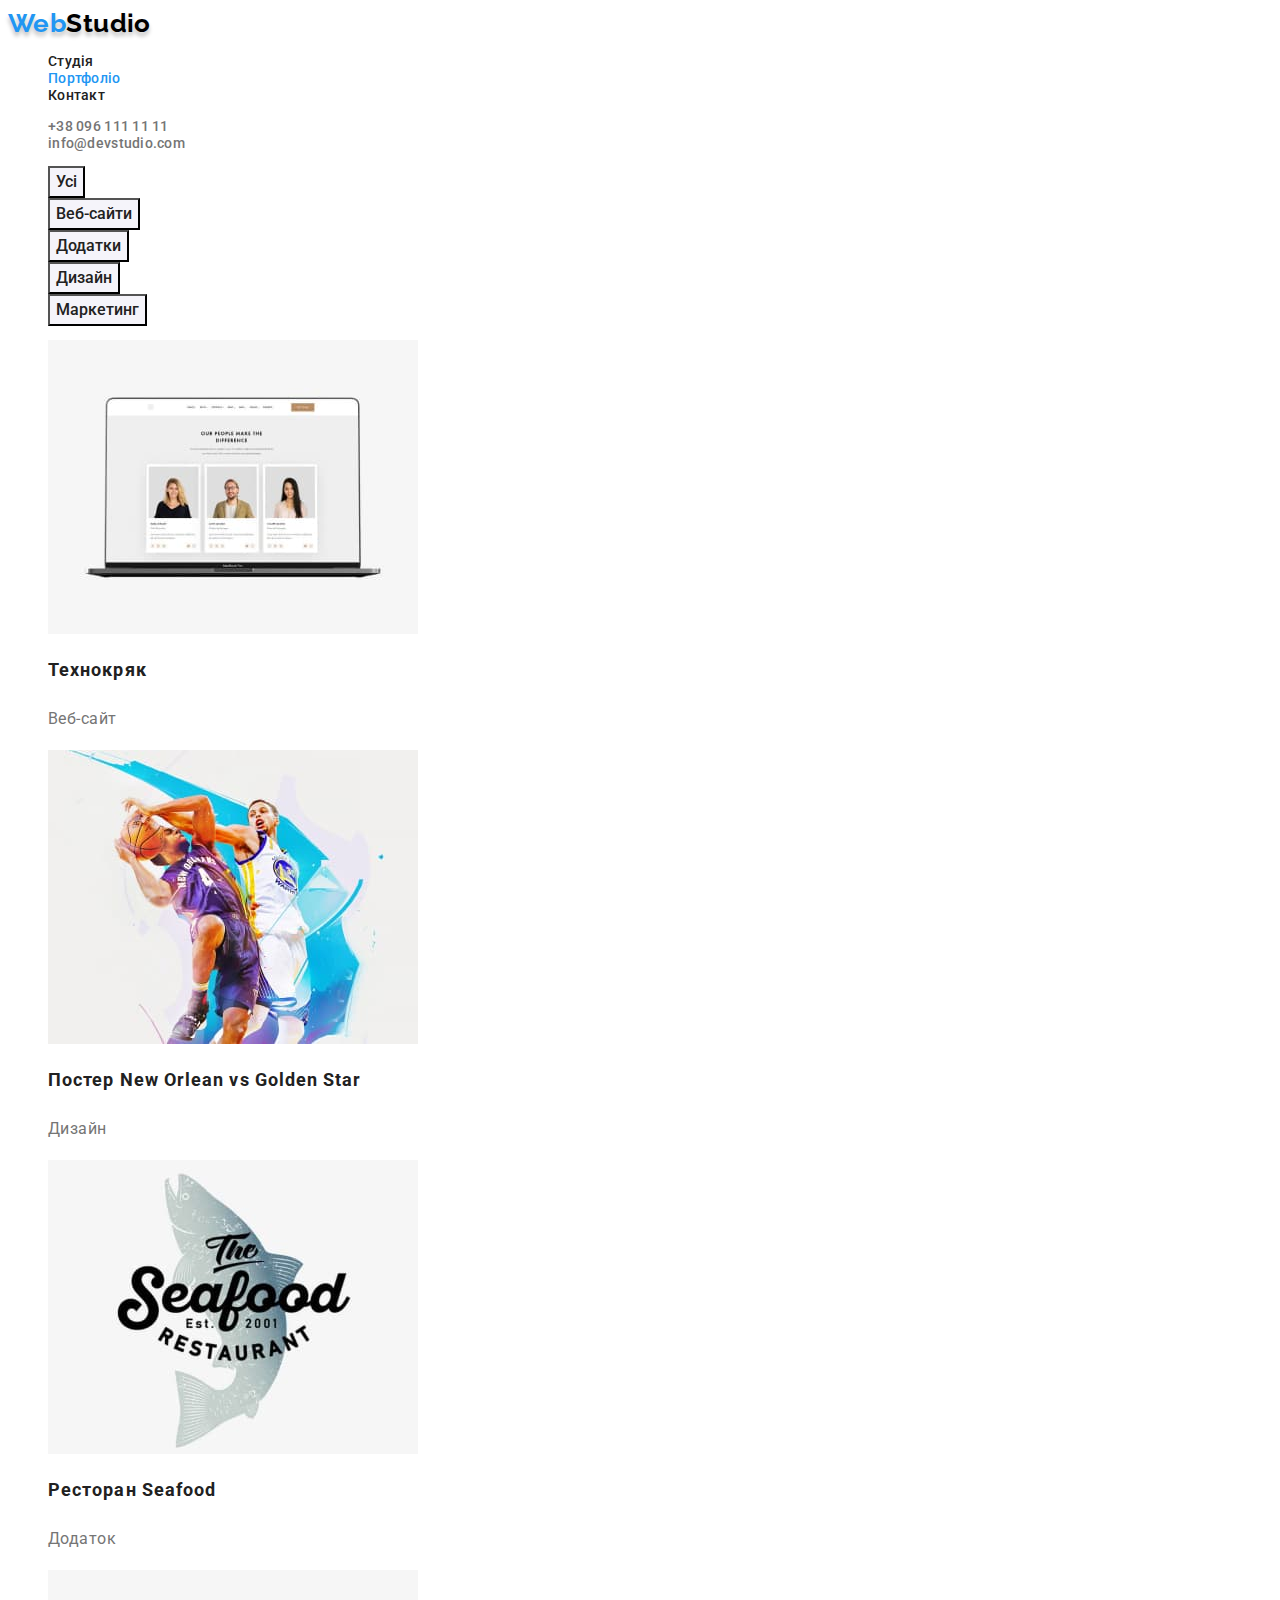
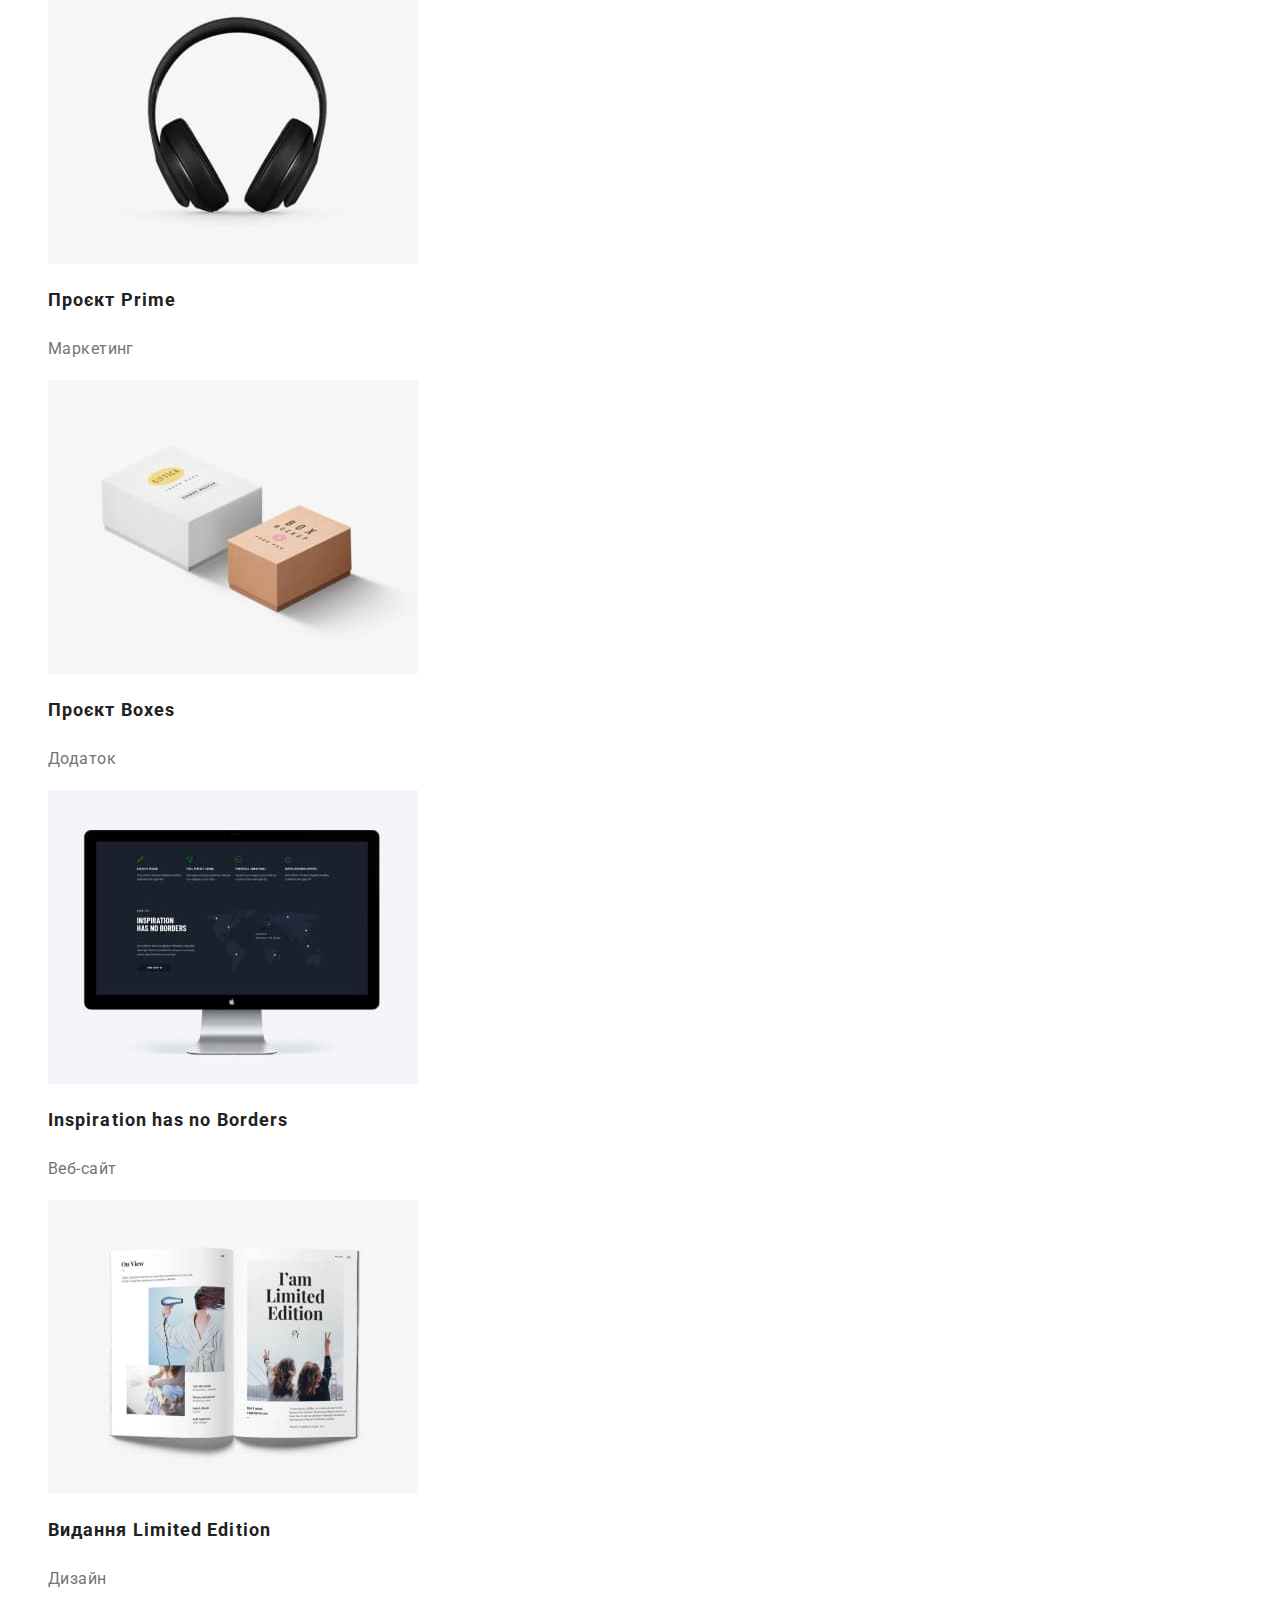
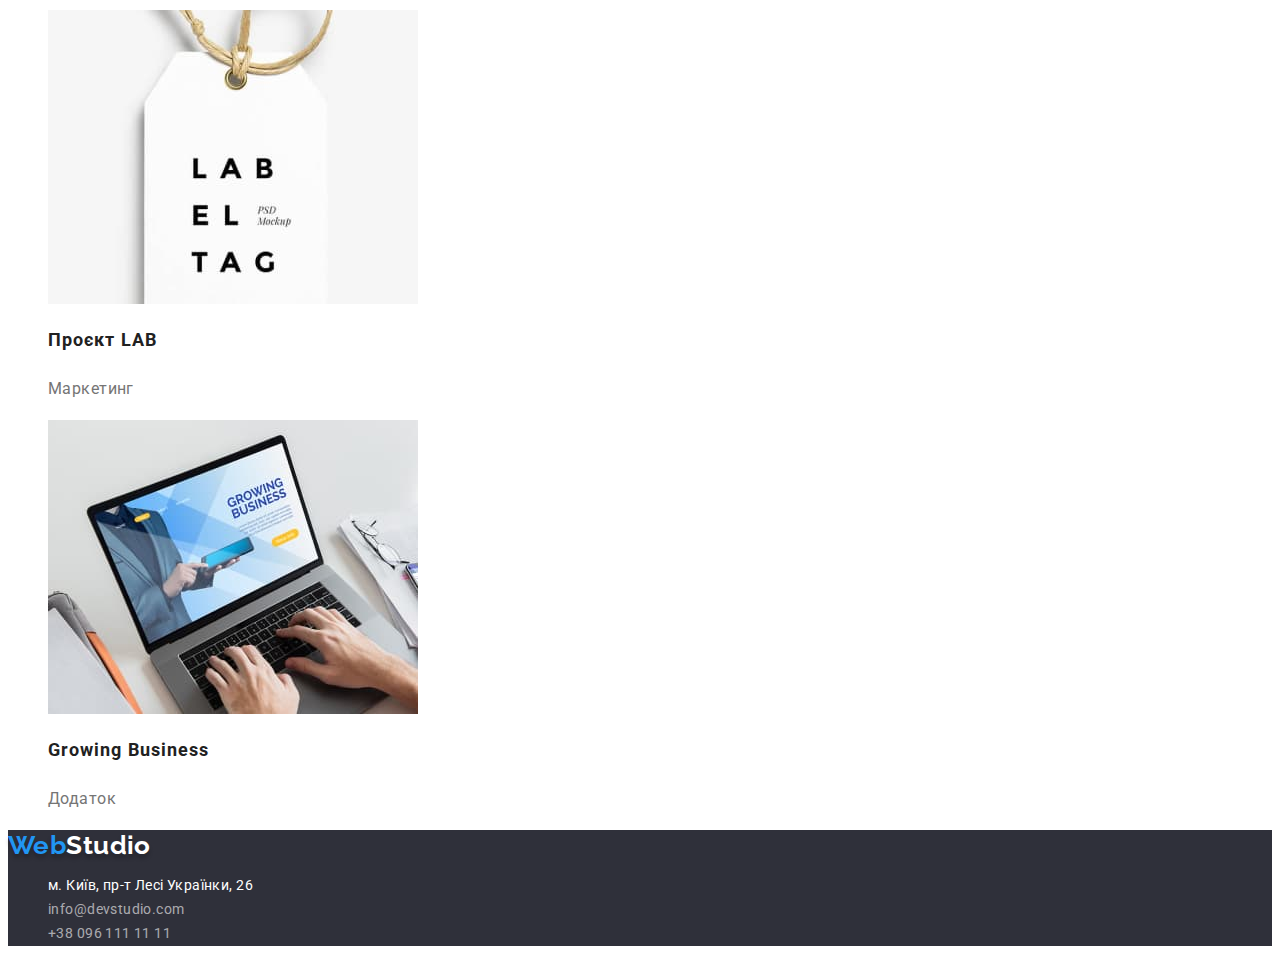
==== portfolio.html @ 5cf69ede "1" ====
<!DOCTYPE html>
<html lang="uk">
<head>
    <meta charset="UTF-8">
    <meta http-equiv="X-UA-Compatible" content="IE=edge">
    <meta name="viewport" content="width=device-width, initial-scale=1.0">
    <title>Web Studio</title>
    <link rel="stylesheet" href="styles/styles.css">
    <link rel="preconnect" href="https://fonts.googleapis.com">
    <link rel="preconnect" href="https://fonts.gstatic.com" crossorigin>
    <link href="https://fonts.googleapis.com/css2?family=Raleway:wght@700&family=Roboto:wght@400;500;700;900&display=swap" rel="stylesheet">
</head>
<body>
    <!--ШАПКА-->
    <header class="page-header">
        <a class="logo link" href="./index.html">Web<span class="logo-black">Studio</span></a>
    <nav class="page-nav">
        <ul class="menu list ">
            <li class="menu-item"><a class="menu-link link" href="./index.html">Студія</a></li>
            <li class="menu-item"><a class="menu-link link  active" href="./portfolio.html">Портфоліо</a></li>
            <li class="menu-item"><a class="menu-link link" href="#">Контакт</a></li>
        </ul>
    </nav>
    <ul class="list"> 
        <li><a class="contact-phonenumber link" href="tel:+380961111111">+38 096 111 11 11</a></li>
        <li><a class="contact-email link" href="mailto:info@devstudio.com">info@devstudio.com</a></li>
    </ul>
    </header>
    <main>
        <section>
            <h1 class="visually-hidden">Меню кнопок</h1>
            <ul class="list">
                <li><button class="port-button" type="button">Усі</button></li>
                <li><button class="port-button" type="button">Веб-сайти</button></li>
                <li><button class="port-button" type="button">Додатки</button></li>
                <li><button class="port-button" type="button">Дизайн</button></li>
                <li><button class="port-button" type="button">Маркетинг</button></li>
            </ul>
            <ul  class="list" >
                <li>
                    <img src="./images/portfolio1.jpg" alt="Ноутбук із проектом" width = "370" height = "294" />
                    <h2 class="portfolio-title">Технокряк</h2>
                    <p class="portfolio-position">Веб-сайт</p>
                </li>
                <li>
                    <img src="./images/portfolio2.jpg" alt="Баскетбол" width = "370" height = "294" />
                    <h2 class="portfolio-title">Постер New Orlean vs Golden Star</h2>
                    <p class="portfolio-position">Дизайн</p>
                </li>
                <li>
                    <img src="./images/portfolio3.jpg" alt="Логотип ресторану" width = "370" height = "294" />
                    <h2 class="portfolio-title">Ресторан Seafood</h2>
                    <p class="portfolio-position">Додаток</p>
                </li>                
                <li>
                    <img src="./images/portfolio4.jpg" alt="Навушники" width = "370" height = "294" />
                    <h2 class="portfolio-title">Проєкт Prime</h2>
                    <p class="portfolio-position">Маркетинг</p>
                </li>
                <li>
                    <img src="./images/portfolio5.jpg" alt="Коробки" width = "370" height = "294" />
                    <h2 class="portfolio-title">Проєкт Boxes</h2>
                    <p class="portfolio-position">Додаток</p>
                </li>
                <li>
                    <img src="./images/portfolio6.jpg" alt="Монітор з відкритим веб-сайтом" width = "370" height = "294" />
                    <h2 class="portfolio-title">Inspiration has no Borders</h2>
                    <p class="portfolio-position">Веб-сайт</p>
                </li>                
                <li>
                    <img src="./images/portfolio7.jpg" alt="Відкрита книга " width = "370" height = "294" />
                    <h2 class="portfolio-title">Видання Limited Edition</h2>
                    <p class="portfolio-position">Дизайн</p>
                </li>
                <li>
                    <img src="./images/portfolio8.jpg" alt="Проєкт LAB" width = "370" height = "294" />
                    <h2 class="portfolio-title">Проєкт LAB</h2>
                    <p class="portfolio-position">Маркетинг</p>
                </li>
                <li>
                    <img src="./images/portfolio9.jpg" alt="Відкритий ноутбук з додатком" width = "370" height = "294" />
                    <h2 class="portfolio-title">Growing Business</h2>
                    <p class="portfolio-position">Додаток</p>
                </li>                
            </ul>
        </section>
    </main>
    <!--Підвал-->
    <footer class="page-footer">
        <a class="logo link" href="./index.html">Web<span class="logo-white">Studio</span></a>
        <address>
            <ul class="list">
                <li><a class="contact-location link" href="https://goo.gl/maps/X6XHpDeNHJ7trvAJ6" target="_blank" rel="noopener noreferrer nofollow">м. Київ, пр-т Лесі Українки, 26</a></li>
                <li><a class="footer-email link" href="mailto:info@devstudio.com">info@devstudio.com</a></li>
                <li><a class="footer-phonenumber link" href="tel:+380961111111">+38 096 111 11 11</a></li>
            </ul>
        </address>
    </footer>
</body>
</html>
---- styles/styles.css ----
:root {
    --blue-text-color:#2196F3;
    --white-text-color:#fff;
    --body-title-color:#212121;
    --black-logotext-color:#000;
    --background-gray-color:#2F303A;
    --body-text-color:#757575;
    --button-hover-color:#188CE8;
    --team-background-color:#F5F4FA;
    --team-background-card-color:#fff;
}

.list {
    list-style: none;
}

.link {
    text-decoration: none;
}

body {
    font-family: 'Roboto', sans-serif;
    color: var(--body-title-color);
    background-color: var(--team-background-card-color);
    font-size: 14px;
    letter-spacing: 0.03em;
}

button {
    cursor: pointer;
    font-family: inherit;
}


/* HEADER */
.logo {
    font-family: 'Raleway';
    font-style: normal;
    font-weight: 700;
    font-size: 26px;
    line-height: 1.19;
    color: var(--blue-text-color);
    text-shadow: 0px 4px 4px rgba(0, 0, 0, 0.25);
}
.logo-black {
    color: var(--black-logotext-color);
}


.menu-link {
    font-weight: 500;
    line-height: 1.14;
    letter-spacing: 0.02em;
    color: var(--body-title-color);
}

.contact-phonenumber,
.contact-email {
    font-style: normal;
    font-weight: 500;
    line-height: 1.14;
    letter-spacing: 0.02em;
    color: var(--body-text-color);
}

.page-header .active,
.page-header  a:hover,
.page-header  a:focus,
.page-footer  a:hover,
.page-footer  a:focus {
    color: var(--blue-text-color);
}

/* BODY */

.business-solutions {
    background-color: var(--background-gray-color);
}

.business-text {
    font-weight: 900;
    font-size: 44px;
    line-height: 1.36;
    text-align: center;
    letter-spacing: 0.06em;
    text-transform: uppercase;
    color: var(--white-text-color);
}

.button-text {
    font-weight: 700;
    font-size: 16px;
    line-height: 1.875;
    display: flex;
    align-items: center;
    text-align: center;
    letter-spacing: 0.06em;
    color: var(--white-text-color);
    background-color: var(--blue-text-color);
    box-shadow: 0px 4px 4px rgba(0, 0, 0, 0.15);
    border-radius: 4px;
}

.button-text:hover {
    background-color:var(--button-hover-color);
}

.features-title {
    font-weight: 700;
    line-height: 1.14;
    text-transform: uppercase;
}
.features-text    {
    font-weight: 400;
    line-height: 1.714;
    color: var(--body-text-color);
}

.work-title,
.team-title {
    font-weight: 700;
    font-size: 36px;
    line-height: 1.16;
    text-align: center;
}

.team {
    background-color: var(--team-background-color);
}

.card-back {
    background-color: var(--team-background-card-color);
    box-shadow: 0px 1px 3px rgba(0, 0, 0, 0.12),
                0px 1px 1px rgba(0, 0, 0, 0.14),
                0px 2px 1px rgba(0, 0, 0, 0.2);
    border-radius: 0px 0px 4px 4px;
}

.worker-name {
    font-weight: 500;
    font-size: 16px;
    line-height: 1.1875;
    text-align: center;
}

.work-position {
    font-weight: 400;
    font-size: 16px;
    line-height: 1.1875;
    text-align: center;
    color: var(--body-text-color);
}

.visually-hidden {
    position: absolute;
    white-space: nowrap;
    width: 1px;
    height: 1px;
    overflow: hidden;
    border: 0;
    padding: 0;
    clip: rect(0 0 0 0);
    clip-path: inset(50%);
    margin: -1px;
  }
/* PORTFOLIO */

.port-button {
    font-weight: 500;
    font-size: 16px;
    line-height: 1.63;
    text-align: center;
    background-color: var(--team-background-color);
    color: var(--body-title-color);
    cursor: pointer;
}

.port-button:active,
.port-button:hover,
.port-button:focus {
    background: var(--blue-text-color);
    box-shadow: 0px 3px 1px rgba(0, 0, 0, 0.1),
                0px 1px 2px rgba(0, 0, 0, 0.08),
                0px 2px 2px rgba(0, 0, 0, 0.12);
    color: var(--white-text-color);
}

.portfolio-title {
    font-weight: 700;
    font-size: 18px;
    line-height: 2;
    letter-spacing: 0.06em;
}

.portfolio-position {
    font-weight: 400;
    font-size: 16px;
    line-height: 1.875;
    color: var(--body-text-color);
}

/* FOOTER */
.page-footer {
    background-color: var(--background-gray-color);
}

.logo-white {
    color: var(--white-text-color);
}

.contact-location {
    font-style: normal;
    font-weight: 400;
    line-height: 1.714;
    color: var(--white-text-color);
}

.footer-email,
.footer-phonenumber {
    font-style: normal;
    font-weight: 400;
    line-height: 1.714;
    color: rgba(255, 255, 255, 0.6);
}
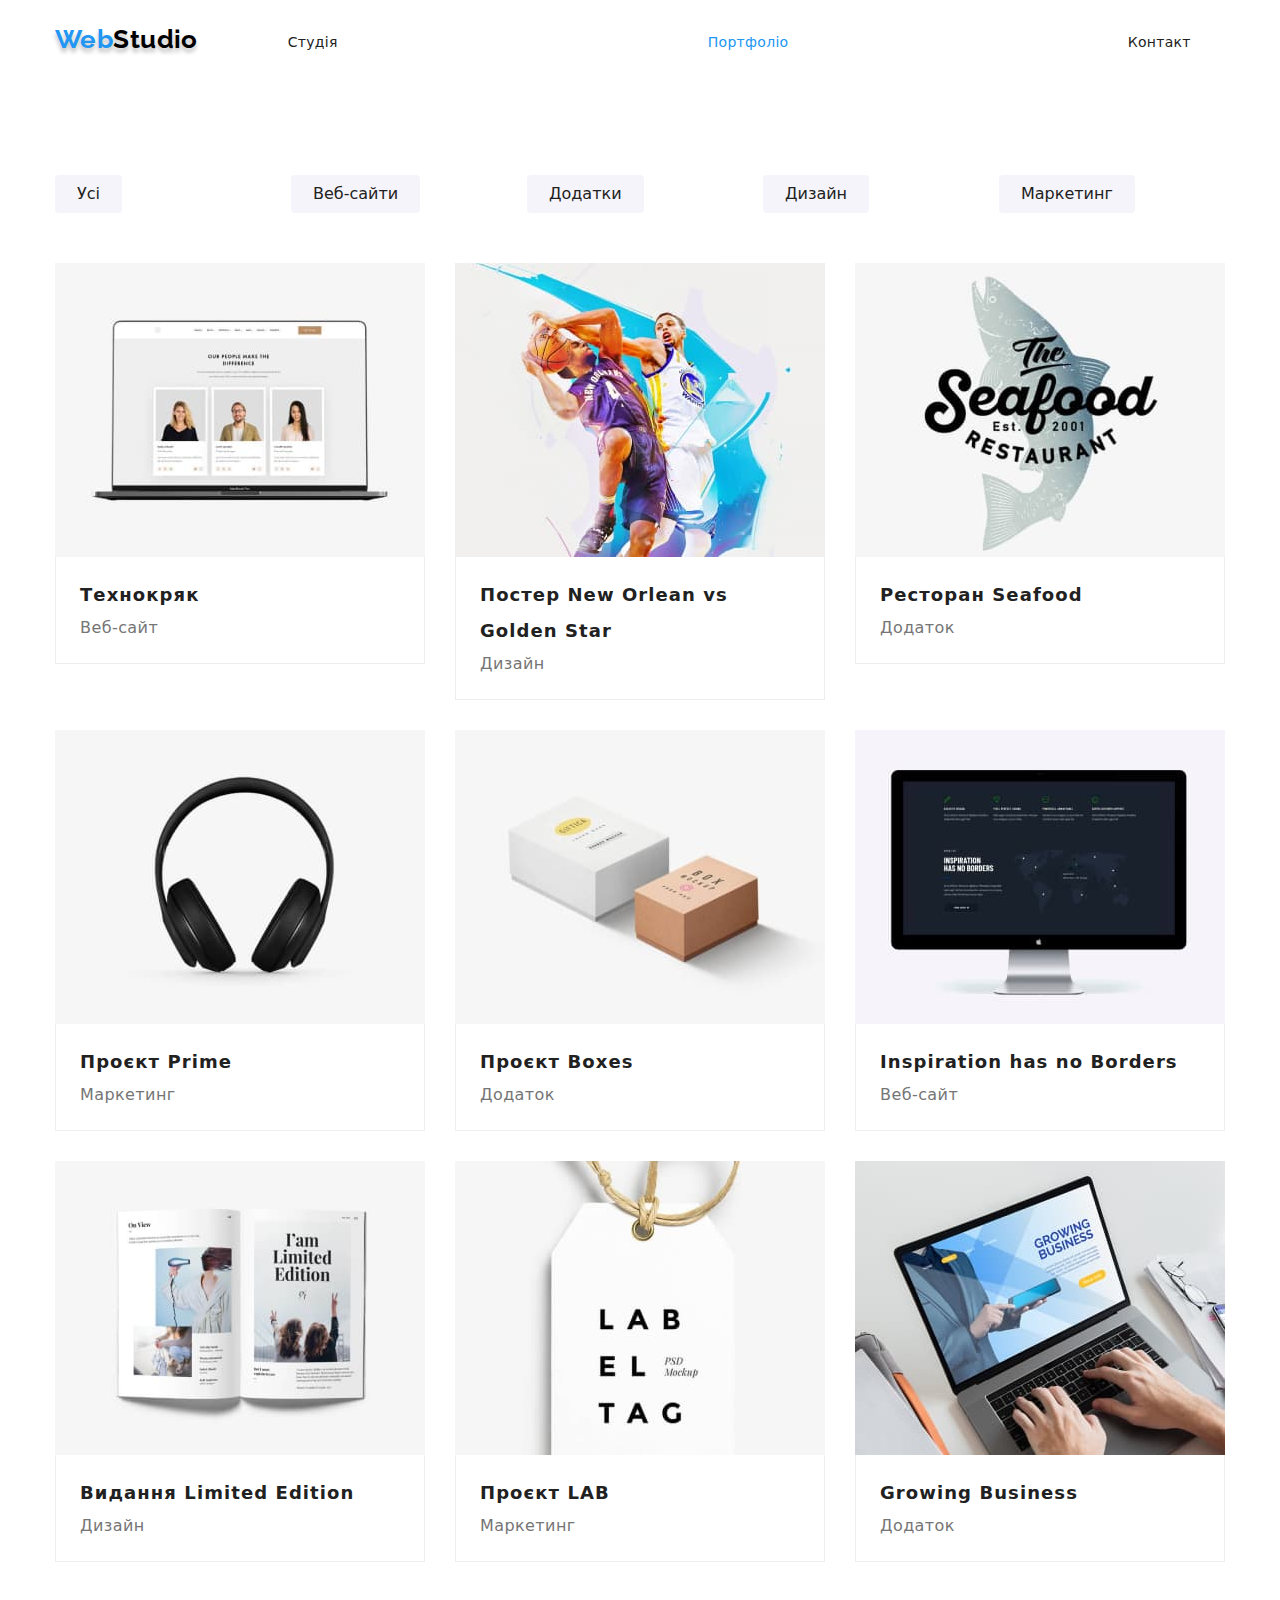
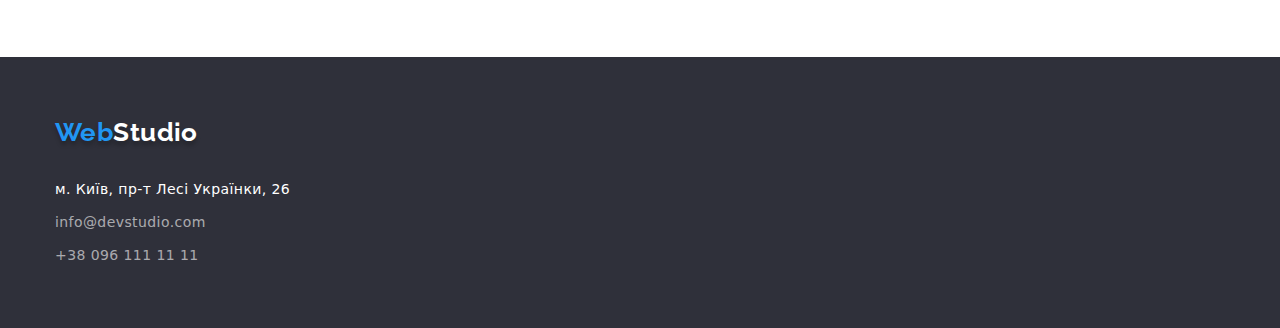
==== commit 6f514b76: "DZ3" ====
--- a/portfolio.html
+++ b/portfolio.html
@@ -9,92 +9,124 @@
     <link rel="preconnect" href="https://fonts.googleapis.com">
     <link rel="preconnect" href="https://fonts.gstatic.com" crossorigin>
     <link href="https://fonts.googleapis.com/css2?family=Raleway:wght@700&family=Roboto:wght@400;500;700;900&display=swap" rel="stylesheet">
+    <link rel="stylesheet" href="https://cdn.jsdelivr.net/npm/modern-normalize@1.1.0/modern-normalize.min.css">
 </head>
 <body>
     <!--ШАПКА-->
     <header class="page-header">
-        <a class="logo link" href="./index.html">Web<span class="logo-black">Studio</span></a>
-    <nav class="page-nav">
-        <ul class="menu list ">
-            <li class="menu-item"><a class="menu-link link" href="./index.html">Студія</a></li>
-            <li class="menu-item"><a class="menu-link link  active" href="./portfolio.html">Портфоліо</a></li>
-            <li class="menu-item"><a class="menu-link link" href="#">Контакт</a></li>
-        </ul>
-    </nav>
-    <ul class="list"> 
-        <li><a class="contact-phonenumber link" href="tel:+380961111111">+38 096 111 11 11</a></li>
-        <li><a class="contact-email link" href="mailto:info@devstudio.com">info@devstudio.com</a></li>
-    </ul>
+        <div class="container header-container">
+            <div class="test-div">
+                <a class="logo link" href="./index.html">Web<span class="logo-black">Studio</span></a>
+                <div class="page-nav">
+                    <nav>
+                        <ul class="menu-nav list">
+                            <li class="menu-item"><a class="menu-link link" href="./index.html">Студія</a></li>
+                            <li class="menu-item"><a class="menu-link link  active" href="./portfolio.html">Портфоліо</a></li>
+                            <li class="menu-item"><a class="menu-link link" href="#">Контакт</a></li>
+                        </ul>
+                    </nav>
+                </div>
+            </div>
+            <ul class="list contact-nav"> 
+                    <li><a class="contact-email link" href="mailto:info@devstudio.com">info@devstudio.com</a></li>
+                    <li><a class="contact-phonenumber link" href="tel:+380961111111">+38 096 111 11 11</a></li>
+            </ul>
+        </div>
     </header>
+    <!-- Тіло Портфоліо -->
     <main>
         <section>
-            <h1 class="visually-hidden">Меню кнопок</h1>
-            <ul class="list">
-                <li><button class="port-button" type="button">Усі</button></li>
-                <li><button class="port-button" type="button">Веб-сайти</button></li>
-                <li><button class="port-button" type="button">Додатки</button></li>
-                <li><button class="port-button" type="button">Дизайн</button></li>
-                <li><button class="port-button" type="button">Маркетинг</button></li>
-            </ul>
+            <div class="container">
+                <h1 class="visually-hidden">Меню кнопок</h1>
+                <ul class="list portfolio-button-styles">
+                    <li><button class="port-button" type="button">Усі</button></li>
+                    <li><button class="port-button" type="button">Веб-сайти</button></li>
+                    <li><button class="port-button" type="button">Додатки</button></li>
+                    <li><button class="port-button" type="button">Дизайн</button></li>
+                    <li><button class="port-button" type="button">Маркетинг</button></li>
+                </ul>
+            </div>
             <ul  class="list" >
-                <li>
-                    <img src="./images/portfolio1.jpg" alt="Ноутбук із проектом" width = "370" height = "294" />
-                    <h2 class="portfolio-title">Технокряк</h2>
-                    <p class="portfolio-position">Веб-сайт</p>
-                </li>
-                <li>
-                    <img src="./images/portfolio2.jpg" alt="Баскетбол" width = "370" height = "294" />
-                    <h2 class="portfolio-title">Постер New Orlean vs Golden Star</h2>
-                    <p class="portfolio-position">Дизайн</p>
-                </li>
-                <li>
-                    <img src="./images/portfolio3.jpg" alt="Логотип ресторану" width = "370" height = "294" />
-                    <h2 class="portfolio-title">Ресторан Seafood</h2>
-                    <p class="portfolio-position">Додаток</p>
-                </li>                
-                <li>
-                    <img src="./images/portfolio4.jpg" alt="Навушники" width = "370" height = "294" />
-                    <h2 class="portfolio-title">Проєкт Prime</h2>
-                    <p class="portfolio-position">Маркетинг</p>
-                </li>
-                <li>
-                    <img src="./images/portfolio5.jpg" alt="Коробки" width = "370" height = "294" />
-                    <h2 class="portfolio-title">Проєкт Boxes</h2>
-                    <p class="portfolio-position">Додаток</p>
-                </li>
-                <li>
-                    <img src="./images/portfolio6.jpg" alt="Монітор з відкритим веб-сайтом" width = "370" height = "294" />
-                    <h2 class="portfolio-title">Inspiration has no Borders</h2>
-                    <p class="portfolio-position">Веб-сайт</p>
-                </li>                
-                <li>
-                    <img src="./images/portfolio7.jpg" alt="Відкрита книга " width = "370" height = "294" />
-                    <h2 class="portfolio-title">Видання Limited Edition</h2>
-                    <p class="portfolio-position">Дизайн</p>
-                </li>
-                <li>
-                    <img src="./images/portfolio8.jpg" alt="Проєкт LAB" width = "370" height = "294" />
-                    <h2 class="portfolio-title">Проєкт LAB</h2>
-                    <p class="portfolio-position">Маркетинг</p>
-                </li>
-                <li>
-                    <img src="./images/portfolio9.jpg" alt="Відкритий ноутбук з додатком" width = "370" height = "294" />
-                    <h2 class="portfolio-title">Growing Business</h2>
-                    <p class="portfolio-position">Додаток</p>
-                </li>                
+                <div class="container portfolio-image">
+                    <li>
+                        <img src="./images/portfolio1.jpg" alt="Ноутбук із проектом" width = "370" height = "294"/>
+                        <div class="portfolio-content-style">
+                            <h2 class="portfolio-title">Технокряк</h2>
+                            <p class="portfolio-position">Веб-сайт</p>
+                        </div>
+                    </li>
+                    <li>
+                        <img src="./images/portfolio2.jpg" alt="Баскетбол" width = "370" height = "294"/>
+                        <div class="portfolio-content-style">
+                            <h2 class="portfolio-title">Постер New Orlean vs Golden Star</h2>
+                            <p class="portfolio-position">Дизайн</p>
+                        </div>
+                    </li>
+                    <li>
+                        <img src="./images/portfolio3.jpg" alt="Логотип ресторану" width = "370" height = "294"/>
+                        <div class="portfolio-content-style">
+                            <h2 class="portfolio-title">Ресторан Seafood</h2>
+                            <p class="portfolio-position">Додаток</p>
+                        </div>
+                    </li>                
+                    <li>
+                        <img src="./images/portfolio4.jpg" alt="Навушники" width = "370" height = "294" />
+                        <div class="portfolio-content-style">
+                            <h2 class="portfolio-title">Проєкт Prime</h2>
+                            <p class="portfolio-position">Маркетинг</p>
+                        </div>
+                    </li>
+                    <li>
+                        <img src="./images/portfolio5.jpg" alt="Коробки" width = "370" height = "294" />
+                        <div class="portfolio-content-style">
+                            <h2 class="portfolio-title">Проєкт Boxes</h2>
+                            <p class="portfolio-position">Додаток</p>
+                        </div>
+                    </li>
+                    <li>
+                        <img src="./images/portfolio6.jpg" alt="Монітор з відкритим веб-сайтом" width = "370" height = "294" />
+                        <div class="portfolio-content-style">
+                            <h2 class="portfolio-title">Inspiration has no Borders</h2>
+                            <p class="portfolio-position">Веб-сайт</p>
+                        </div>
+                    </li>                
+                    <li>
+                        <img src="./images/portfolio7.jpg" alt="Відкрита книга " width = "370" height = "294" />
+                        <div class="portfolio-content-style">
+                            <h2 class="portfolio-title">Видання Limited Edition</h2>
+                            <p class="portfolio-position">Дизайн</p>
+                        </div>
+                    </li>
+                    <li>
+                        <img src="./images/portfolio8.jpg" alt="Проєкт LAB" width = "370" height = "294" />
+                        <div class="portfolio-content-style">
+                            <h2 class="portfolio-title">Проєкт LAB</h2>
+                            <p class="portfolio-position">Маркетинг</p>
+                        </div>
+                    </li>
+                    <li>
+                        <img src="./images/portfolio9.jpg" alt="Відкритий ноутбук з додатком" width = "370" height = "294" />
+                        <div class="portfolio-content-style">
+                            <h2 class="portfolio-title">Growing Business</h2>
+                            <p class="portfolio-position">Додаток</p>
+                        </div>
+                    </li>
+                </div>                
             </ul>
         </section>
     </main>
     <!--Підвал-->
     <footer class="page-footer">
-        <a class="logo link" href="./index.html">Web<span class="logo-white">Studio</span></a>
-        <address>
-            <ul class="list">
-                <li><a class="contact-location link" href="https://goo.gl/maps/X6XHpDeNHJ7trvAJ6" target="_blank" rel="noopener noreferrer nofollow">м. Київ, пр-т Лесі Українки, 26</a></li>
-                <li><a class="footer-email link" href="mailto:info@devstudio.com">info@devstudio.com</a></li>
-                <li><a class="footer-phonenumber link" href="tel:+380961111111">+38 096 111 11 11</a></li>
-            </ul>
-        </address>
+        <div class="container footer-style">
+            <a class="logo link" href="./index.html">Web<span class="logo-white">Studio</span></a>
+            <address>
+                <ul class="list contact-footer-style">
+                    <li class="footer-li-style"><a class="contact-location link " href="https://goo.gl/maps/X6XHpDeNHJ7trvAJ6" target="_blank" rel="noopener noreferrer nofollow">м. Київ, пр-т Лесі Українки, 26</a></li>
+                    <li class="footer-li-style"><a class="footer-email link" href="mailto:info@devstudio.com">info@devstudio.com</a></li>
+                    <li><a class="footer-phonenumber link" href="tel:+380961111111">+38 096 111 11 11</a></li>
+                </ul>
+            </address>
+        </div>
     </footer>
 </body>
 </html>
--- a/styles/styles.css
+++ b/styles/styles.css
@@ -8,6 +8,24 @@
     --button-hover-color:#188CE8;
     --team-background-color:#F5F4FA;
     --team-background-card-color:#fff;
+    --card-border-color:#eeeeee;
+    --primary-font: 'Roboto', sans-serif;
+}
+
+h1,
+h2,
+h3,
+h4,
+p {
+    margin-top: 0;
+    margin-bottom: 0;
+}
+
+ul,
+ol {
+    margin-top: 0;
+    margin-bottom: 0;
+    padding-left: 0;
 }
 
 .list {
@@ -18,20 +36,31 @@
     text-decoration: none;
 }
 
+img {
+    display: block;
+    max-width: 100%;
+    height: auto;
+}
+
+button {
+    cursor: pointer;
+}
+
 body {
-    font-family: 'Roboto', sans-serif;
+    font-family: var(--primary-font);
     color: var(--body-title-color);
     background-color: var(--team-background-card-color);
     font-size: 14px;
     letter-spacing: 0.03em;
 }
 
-button {
-    cursor: pointer;
-    font-family: inherit;
-}
-
-
+.container {
+    width: 1200px   ;
+    margin-left: auto;
+    margin-right: auto;
+    padding-left: 15px;
+    padding-right: 15px;
+}
 /* HEADER */
 .logo {
     font-family: 'Raleway';
@@ -41,11 +70,11 @@
     line-height: 1.19;
     color: var(--blue-text-color);
     text-shadow: 0px 4px 4px rgba(0, 0, 0, 0.25);
+    margin-right: 90px;
 }
 .logo-black {
     color: var(--black-logotext-color);
 }
-
 
 .menu-link {
     font-weight: 500;
@@ -71,10 +100,37 @@
     color: var(--blue-text-color);
 }
 
+.page-header {
+    padding-top: 24px;
+    padding-bottom: 25px;
+}
+.header-container {
+    display: flex;
+    justify-content: space-between;
+    align-items: center;
+}
+
+.menu-nav {
+    display: flex;
+    column-gap: 50px;
+    padding-top: 10px;
+}
+
+.contact-nav {
+    display: flex;
+    column-gap: 50px;
+}
+
+.test-div {
+    display: flex;
+}
+
 /* BODY */
 
 .business-solutions {
     background-color: var(--background-gray-color);
+    padding-top: 200px;
+    padding-bottom: 200px;
 }
 
 .business-text {
@@ -109,6 +165,7 @@
     font-weight: 700;
     line-height: 1.14;
     text-transform: uppercase;
+    padding-bottom: 10px;
 }
 .features-text    {
     font-weight: 400;
@@ -116,16 +173,36 @@
     color: var(--body-text-color);
 }
 
+.features-pos {
+    display: flex;
+    gap: 30px;
+    padding-top: 90px;
+    padding-bottom: 95px;
+}
+
 .work-title,
 .team-title {
     font-weight: 700;
     font-size: 36px;
     line-height: 1.16;
     text-align: center;
-}
-
+    padding-bottom: 50px;
+}
+
+.product-img {
+    display: flex;
+    gap: 30px;
+    padding-bottom: 95px;
+}
 .team {
     background-color: var(--team-background-color);
+    padding-top: 95px;
+}
+
+.team-style {
+    display: flex;
+    gap: 30px;
+    padding-bottom: 95px;
 }
 
 .card-back {
@@ -141,6 +218,8 @@
     font-size: 16px;
     line-height: 1.1875;
     text-align: center;
+    padding-top: 30px;
+    padding-bottom: 10px;
 }
 
 .work-position {
@@ -149,6 +228,7 @@
     line-height: 1.1875;
     text-align: center;
     color: var(--body-text-color);
+    padding-bottom: 30px;
 }
 
 .visually-hidden {
@@ -173,6 +253,9 @@
     background-color: var(--team-background-color);
     color: var(--body-title-color);
     cursor: pointer;
+    border-radius: 4px;
+    border: none;
+    padding: 6px 22px;
 }
 
 .port-button:active,
@@ -197,6 +280,33 @@
     font-size: 16px;
     line-height: 1.875;
     color: var(--body-text-color);
+
+}
+
+.portfolio-button-styles {
+    display: flex;
+    gap: 10px;
+    padding-top: 95px;
+    padding-bottom: 50px;
+    justify-content: center;
+}
+
+li {
+    width: 370px;
+}
+
+.portfolio-image {
+    display: flex;
+    gap: 30px;
+    flex-wrap: wrap;
+    padding-bottom: 95px;
+}
+
+.portfolio-content-style {
+    max-width: 100%;
+    padding: 20px 24px;
+    border: 1px solid var(--card-border-color);
+    border-top: none;
 }
 
 /* FOOTER */
@@ -221,5 +331,17 @@
     font-weight: 400;
     line-height: 1.714;
     color: rgba(255, 255, 255, 0.6);
-}
-    +
+}
+
+.footer-style {
+    padding-top: 60px;
+    padding-bottom: 60px;
+}
+
+.contact-footer-style {
+    padding-top: 30px;
+}
+.footer-li-style {
+    padding-bottom: 9px;
+}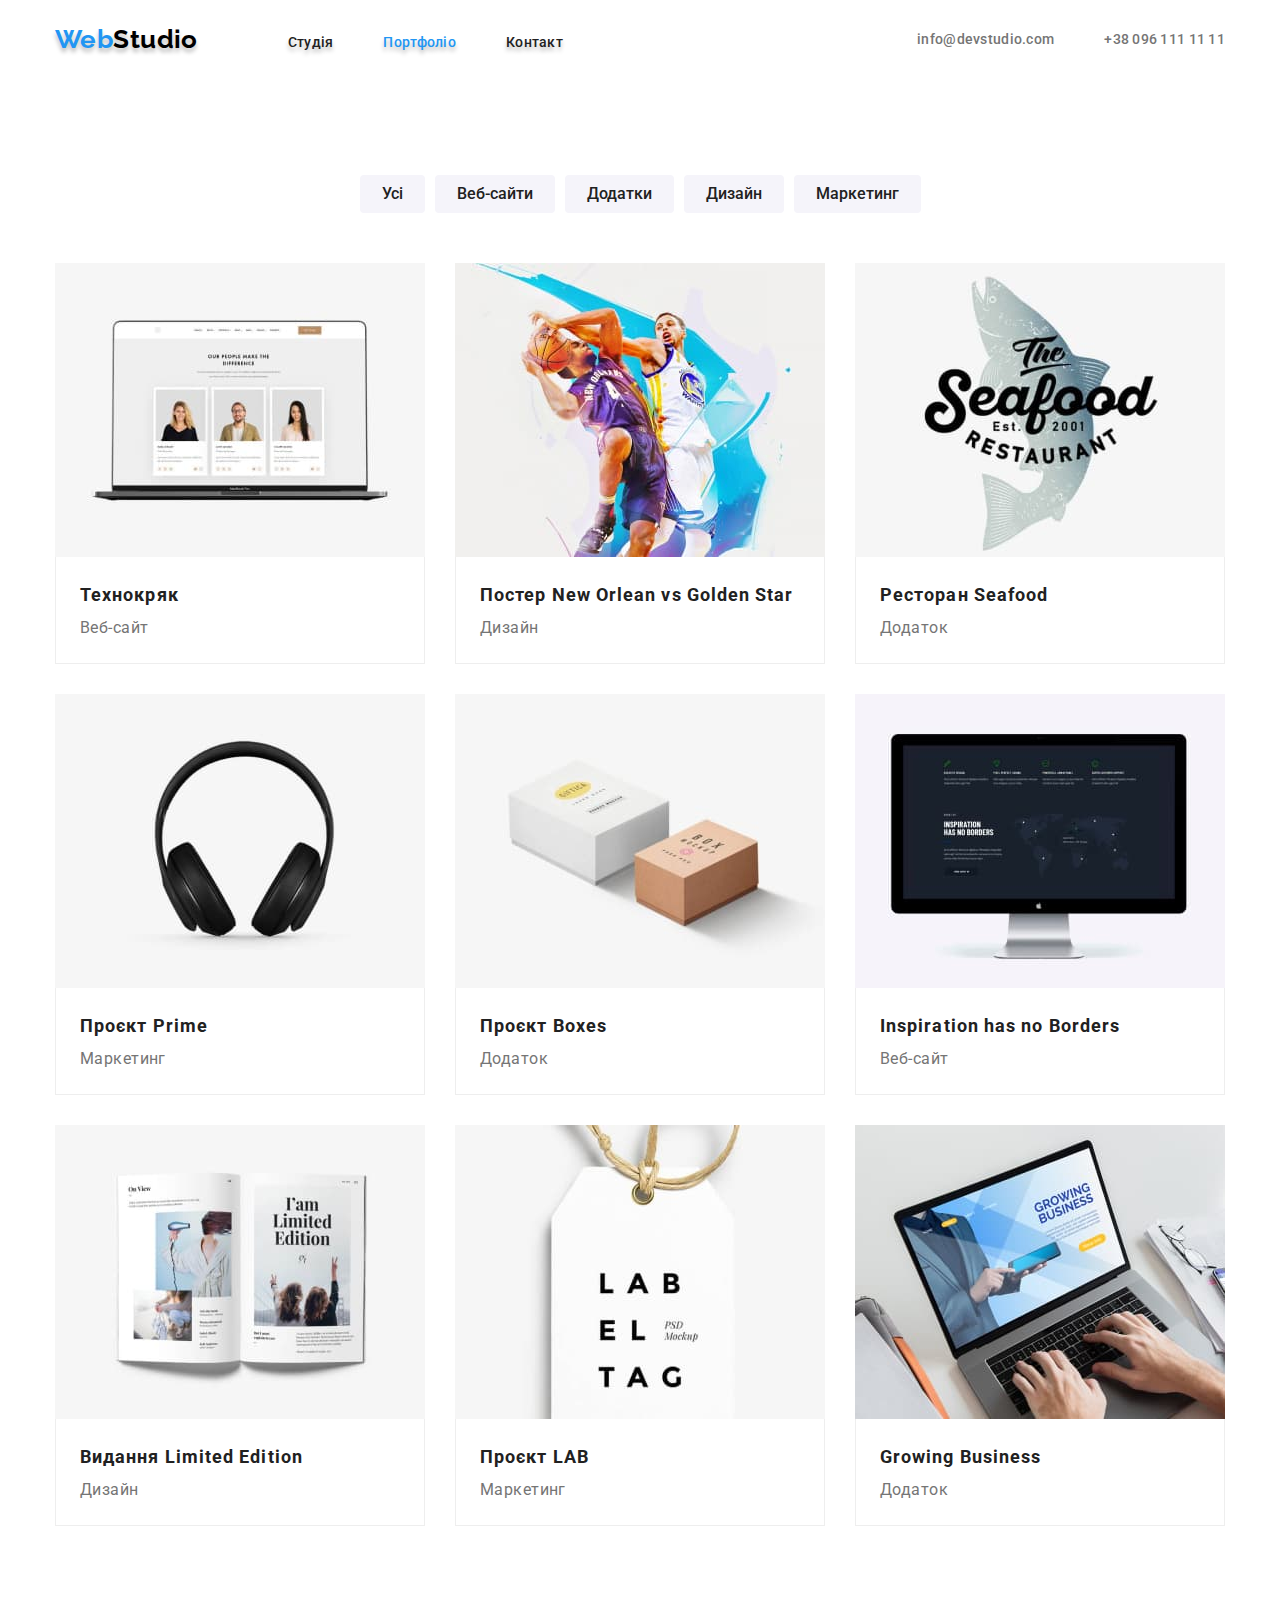
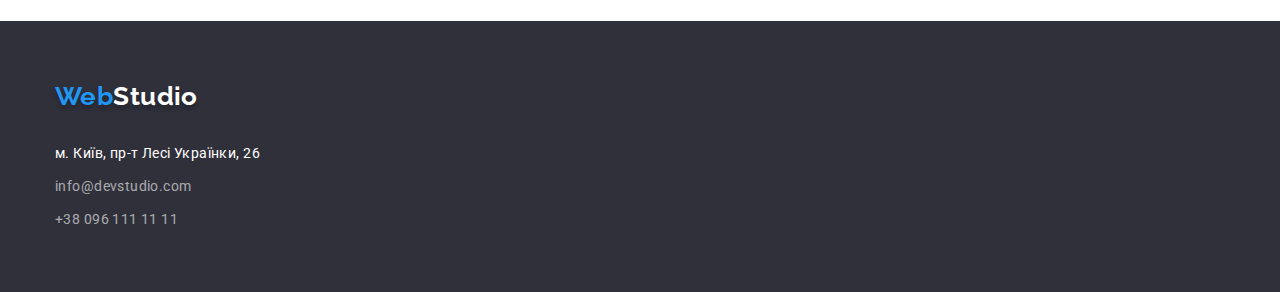
==== commit fe82d91b: "Сейв перед дорогою" ====
--- a/portfolio.html
+++ b/portfolio.html
@@ -5,11 +5,11 @@
     <meta http-equiv="X-UA-Compatible" content="IE=edge">
     <meta name="viewport" content="width=device-width, initial-scale=1.0">
     <title>Web Studio</title>
-    <link rel="stylesheet" href="styles/styles.css">
     <link rel="preconnect" href="https://fonts.googleapis.com">
     <link rel="preconnect" href="https://fonts.gstatic.com" crossorigin>
     <link href="https://fonts.googleapis.com/css2?family=Raleway:wght@700&family=Roboto:wght@400;500;700;900&display=swap" rel="stylesheet">
     <link rel="stylesheet" href="https://cdn.jsdelivr.net/npm/modern-normalize@1.1.0/modern-normalize.min.css">
+    <link rel="stylesheet" href="styles/styles.css">
 </head>
 <body>
     <!--ШАПКА-->
@@ -27,7 +27,7 @@
                     </nav>
                 </div>
             </div>
-            <ul class="list contact-nav"> 
+                <ul class="list contact-nav"> 
                     <li><a class="contact-email link" href="mailto:info@devstudio.com">info@devstudio.com</a></li>
                     <li><a class="contact-phonenumber link" href="tel:+380961111111">+38 096 111 11 11</a></li>
             </ul>
@@ -39,7 +39,7 @@
             <div class="container">
                 <h1 class="visually-hidden">Меню кнопок</h1>
                 <ul class="list portfolio-button-styles">
-                    <li><button class="port-button" type="button">Усі</button></li>
+                    <li><button class="port-button active" type="button">Усі</button></li>
                     <li><button class="port-button" type="button">Веб-сайти</button></li>
                     <li><button class="port-button" type="button">Додатки</button></li>
                     <li><button class="port-button" type="button">Дизайн</button></li>
@@ -48,63 +48,63 @@
             </div>
             <ul  class="list" >
                 <div class="container portfolio-image">
-                    <li>
+                    <li class="portfolio-li">
                         <img src="./images/portfolio1.jpg" alt="Ноутбук із проектом" width = "370" height = "294"/>
                         <div class="portfolio-content-style">
                             <h2 class="portfolio-title">Технокряк</h2>
                             <p class="portfolio-position">Веб-сайт</p>
                         </div>
                     </li>
-                    <li>
+                    <li class="portfolio-li">
                         <img src="./images/portfolio2.jpg" alt="Баскетбол" width = "370" height = "294"/>
                         <div class="portfolio-content-style">
                             <h2 class="portfolio-title">Постер New Orlean vs Golden Star</h2>
                             <p class="portfolio-position">Дизайн</p>
                         </div>
                     </li>
-                    <li>
+                    <li class="portfolio-li">
                         <img src="./images/portfolio3.jpg" alt="Логотип ресторану" width = "370" height = "294"/>
                         <div class="portfolio-content-style">
                             <h2 class="portfolio-title">Ресторан Seafood</h2>
                             <p class="portfolio-position">Додаток</p>
                         </div>
                     </li>                
-                    <li>
+                    <li class="portfolio-li">
                         <img src="./images/portfolio4.jpg" alt="Навушники" width = "370" height = "294" />
                         <div class="portfolio-content-style">
                             <h2 class="portfolio-title">Проєкт Prime</h2>
                             <p class="portfolio-position">Маркетинг</p>
                         </div>
                     </li>
-                    <li>
+                    <li class="portfolio-li">
                         <img src="./images/portfolio5.jpg" alt="Коробки" width = "370" height = "294" />
                         <div class="portfolio-content-style">
                             <h2 class="portfolio-title">Проєкт Boxes</h2>
                             <p class="portfolio-position">Додаток</p>
                         </div>
                     </li>
-                    <li>
+                    <li class="portfolio-li">
                         <img src="./images/portfolio6.jpg" alt="Монітор з відкритим веб-сайтом" width = "370" height = "294" />
                         <div class="portfolio-content-style">
                             <h2 class="portfolio-title">Inspiration has no Borders</h2>
                             <p class="portfolio-position">Веб-сайт</p>
                         </div>
                     </li>                
-                    <li>
+                    <li class="portfolio-li">
                         <img src="./images/portfolio7.jpg" alt="Відкрита книга " width = "370" height = "294" />
                         <div class="portfolio-content-style">
                             <h2 class="portfolio-title">Видання Limited Edition</h2>
                             <p class="portfolio-position">Дизайн</p>
                         </div>
                     </li>
-                    <li>
+                    <li class="portfolio-li">
                         <img src="./images/portfolio8.jpg" alt="Проєкт LAB" width = "370" height = "294" />
                         <div class="portfolio-content-style">
                             <h2 class="portfolio-title">Проєкт LAB</h2>
                             <p class="portfolio-position">Маркетинг</p>
                         </div>
                     </li>
-                    <li>
+                    <li class="portfolio-li">
                         <img src="./images/portfolio9.jpg" alt="Відкритий ноутбук з додатком" width = "370" height = "294" />
                         <div class="portfolio-content-style">
                             <h2 class="portfolio-title">Growing Business</h2>
--- a/styles/styles.css
+++ b/styles/styles.css
@@ -12,6 +12,14 @@
     --primary-font: 'Roboto', sans-serif;
 }
 
+body {
+    font-family: 'Roboto', sans-serif ;
+    color: var(--body-title-color);
+    background-color: var(--team-background-card-color);
+    font-size: 14px;
+    letter-spacing: 0.03em;
+}
+
 h1,
 h2,
 h3,
@@ -46,13 +54,7 @@
     cursor: pointer;
 }
 
-body {
-    font-family: var(--primary-font);
-    color: var(--body-title-color);
-    background-color: var(--team-background-card-color);
-    font-size: 14px;
-    letter-spacing: 0.03em;
-}
+
 
 .container {
     width: 1200px   ;
@@ -81,6 +83,7 @@
     line-height: 1.14;
     letter-spacing: 0.02em;
     color: var(--body-title-color);
+    text-shadow: 0px 4px 4px rgba(0, 0, 0, 0.25);
 }
 
 .contact-phonenumber,
@@ -131,6 +134,7 @@
     background-color: var(--background-gray-color);
     padding-top: 200px;
     padding-bottom: 200px;
+    text-align: center;
 }
 
 .business-text {
@@ -141,20 +145,28 @@
     letter-spacing: 0.06em;
     text-transform: uppercase;
     color: var(--white-text-color);
+    width: 696px;
+    margin-bottom: 30px;
+    margin-left: auto;
+    margin-right: auto;
 }
 
 .button-text {
     font-weight: 700;
     font-size: 16px;
     line-height: 1.875;
-    display: flex;
+    display: block;
     align-items: center;
     text-align: center;
+    margin-right: auto;
+    margin-left: auto;
+    padding: 10px 32px;
     letter-spacing: 0.06em;
     color: var(--white-text-color);
     background-color: var(--blue-text-color);
     box-shadow: 0px 4px 4px rgba(0, 0, 0, 0.15);
     border-radius: 4px;
+    border:0px;
 }
 
 .button-text:hover {
@@ -291,7 +303,7 @@
     justify-content: center;
 }
 
-li {
+.portfolio-li {
     width: 370px;
 }
 
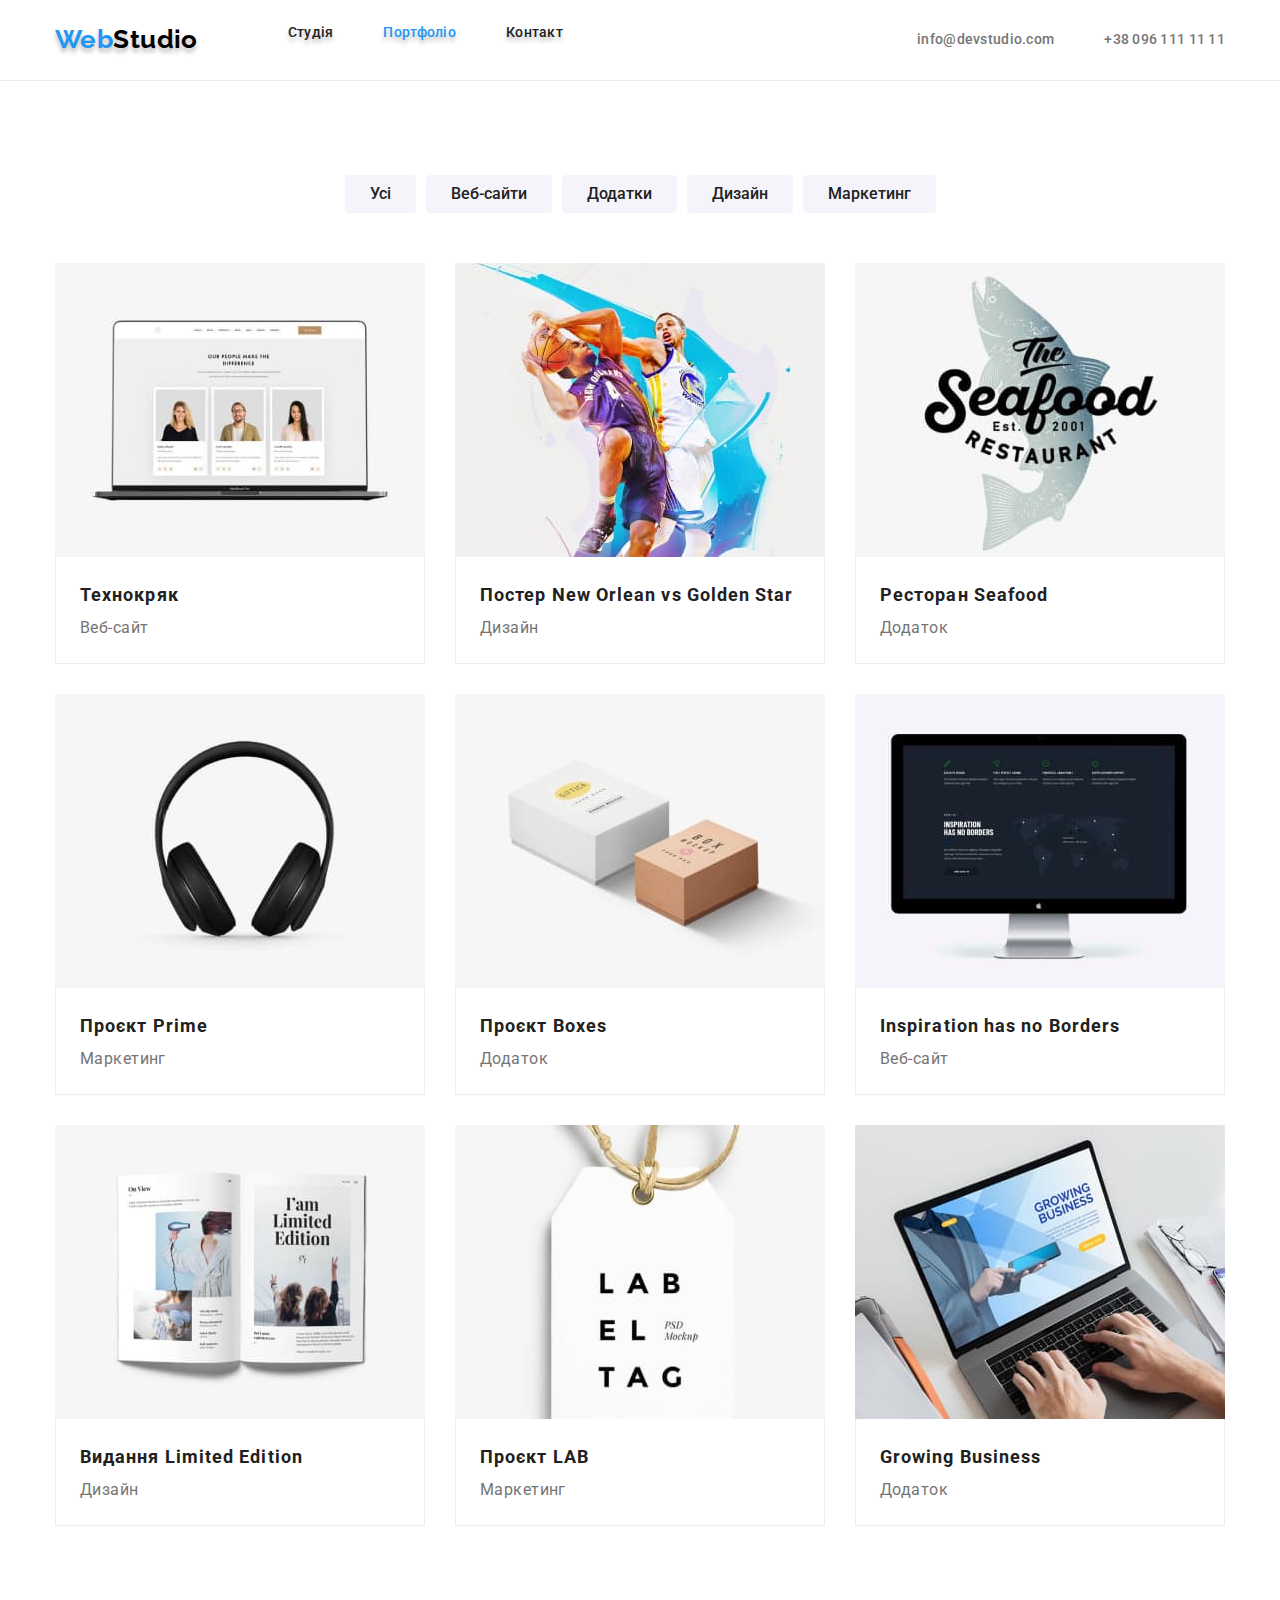
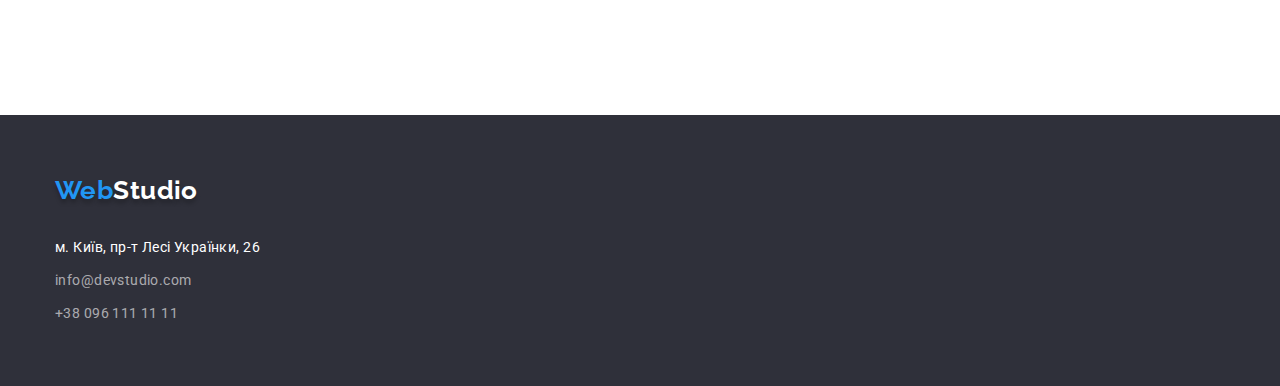
==== commit af3e8dbd: "Повіряна тивога" ====
--- a/portfolio.html
+++ b/portfolio.html
@@ -35,7 +35,7 @@
     </header>
     <!-- Тіло Портфоліо -->
     <main>
-        <section>
+        <section class="section">
             <div class="container">
                 <h1 class="visually-hidden">Меню кнопок</h1>
                 <ul class="list portfolio-button-styles">
--- a/styles/styles.css
+++ b/styles/styles.css
@@ -10,6 +10,7 @@
     --team-background-card-color:#fff;
     --card-border-color:#eeeeee;
     --primary-font: 'Roboto', sans-serif;
+    --header-line: #ececec;
 }
 
 body {
@@ -54,7 +55,10 @@
     cursor: pointer;
 }
 
-
+.section {
+    padding-top: 94px;
+    padding-bottom: 94px;
+}
 
 .container {
     width: 1200px   ;
@@ -63,6 +67,19 @@
     padding-left: 15px;
     padding-right: 15px;
 }
+
+.page-header {
+    border-bottom: 1px solid var(--header-line);
+    padding-top: 24px;
+    padding-bottom: 25px;
+}
+
+.page-header>.container {
+    display: flex;
+    justify-content: space-between;
+    align-items: center;
+}
+
 /* HEADER */
 .logo {
     font-family: 'Raleway';
@@ -103,20 +120,14 @@
     color: var(--blue-text-color);
 }
 
-.page-header {
-    padding-top: 24px;
-    padding-bottom: 25px;
-}
 .header-container {
     display: flex;
-    justify-content: space-between;
     align-items: center;
 }
 
 .menu-nav {
     display: flex;
     column-gap: 50px;
-    padding-top: 10px;
 }
 
 .contact-nav {
@@ -177,19 +188,26 @@
     font-weight: 700;
     line-height: 1.14;
     text-transform: uppercase;
-    padding-bottom: 10px;
+    margin-bottom: 10px;
+    font-size: 14px;
+    letter-spacing: 0.03em;
 }
 .features-text    {
     font-weight: 400;
-    line-height: 1.714;
+    line-height: 1.71;
     color: var(--body-text-color);
+    font-size: 14px;
+    letter-spacing: 0.03em;
 }
 
 .features-pos {
     display: flex;
     gap: 30px;
-    padding-top: 90px;
-    padding-bottom: 95px;
+
+}
+
+.features-item {
+    flex-basis: calc((100% - 90px) / 4);
 }
 
 .work-title,
@@ -198,7 +216,7 @@
     font-size: 36px;
     line-height: 1.16;
     text-align: center;
-    padding-bottom: 50px;
+    margin-bottom: 50px;
 }
 
 .product-img {
@@ -208,7 +226,6 @@
 }
 .team {
     background-color: var(--team-background-color);
-    padding-top: 95px;
 }
 
 .team-style {
@@ -264,10 +281,9 @@
     text-align: center;
     background-color: var(--team-background-color);
     color: var(--body-title-color);
-    cursor: pointer;
     border-radius: 4px;
     border: none;
-    padding: 6px 22px;
+    padding: 6px 25px;
 }
 
 .port-button:active,
@@ -298,7 +314,6 @@
 .portfolio-button-styles {
     display: flex;
     gap: 10px;
-    padding-top: 95px;
     padding-bottom: 50px;
     justify-content: center;
 }
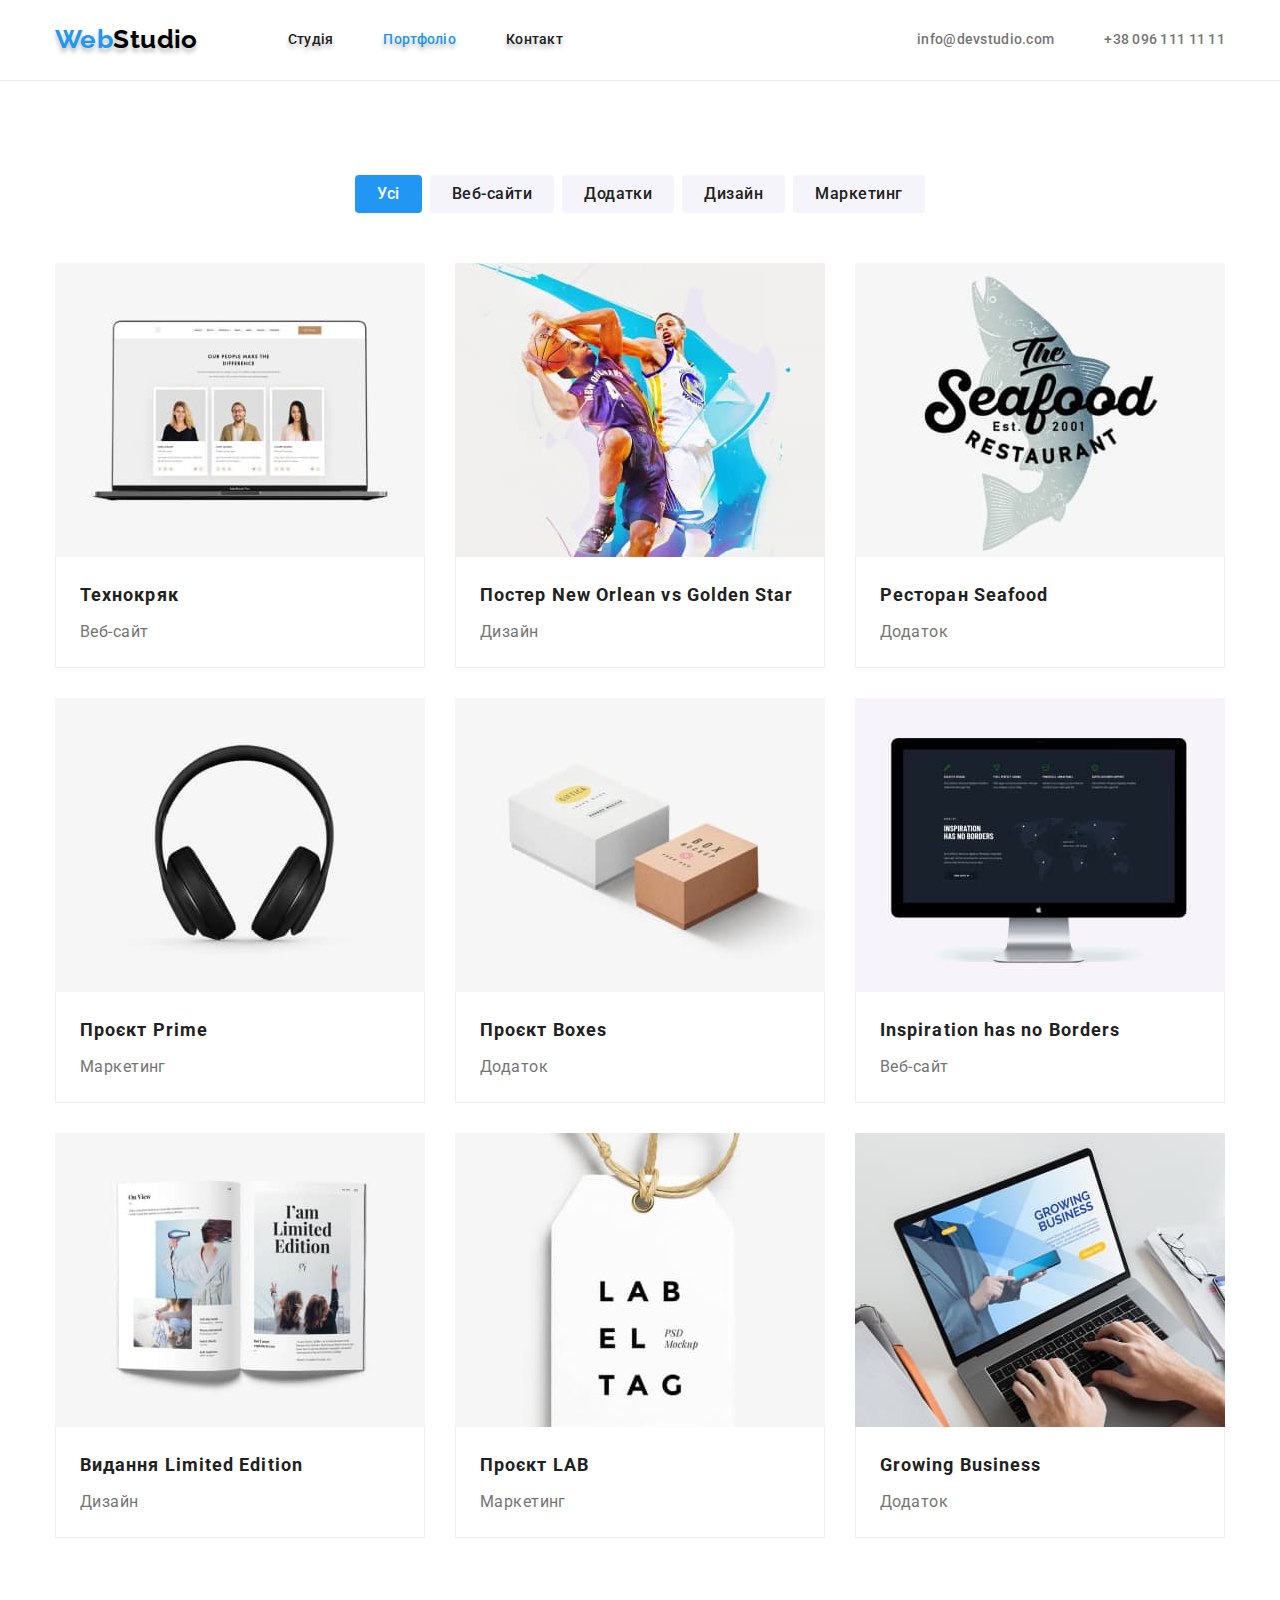
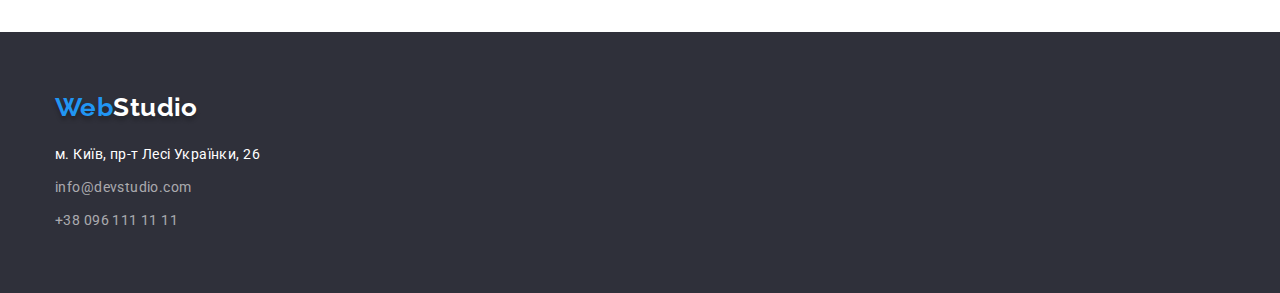
==== commit 4d0ae4fe: "Perezdacha" ====
--- a/portfolio.html
+++ b/portfolio.html
@@ -14,20 +14,16 @@
 <body>
     <!--ШАПКА-->
     <header class="page-header">
-        <div class="container header-container">
-            <div class="test-div">
-                <a class="logo link" href="./index.html">Web<span class="logo-black">Studio</span></a>
-                <div class="page-nav">
-                    <nav>
+        <div class="container">
+                <nav class=" header-container">
+                        <a class="logo link" href="./index.html">Web<span class="logo-black">Studio</span></a>
                         <ul class="menu-nav list">
                             <li class="menu-item"><a class="menu-link link" href="./index.html">Студія</a></li>
-                            <li class="menu-item"><a class="menu-link link  active" href="./portfolio.html">Портфоліо</a></li>
+                            <li class="menu-item"><a class="menu-link link active" href="./portfolio.html">Портфоліо</a></li>
                             <li class="menu-item"><a class="menu-link link" href="#">Контакт</a></li>
                         </ul>
                     </nav>
-                </div>
-            </div>
-                <ul class="list contact-nav"> 
+            <ul class="list contact-nav"> 
                     <li><a class="contact-email link" href="mailto:info@devstudio.com">info@devstudio.com</a></li>
                     <li><a class="contact-phonenumber link" href="tel:+380961111111">+38 096 111 11 11</a></li>
             </ul>
@@ -39,15 +35,13 @@
             <div class="container">
                 <h1 class="visually-hidden">Меню кнопок</h1>
                 <ul class="list portfolio-button-styles">
-                    <li><button class="port-button active" type="button">Усі</button></li>
+                    <li><button class="port-button current" type="button">Усі</button></li>
                     <li><button class="port-button" type="button">Веб-сайти</button></li>
                     <li><button class="port-button" type="button">Додатки</button></li>
                     <li><button class="port-button" type="button">Дизайн</button></li>
                     <li><button class="port-button" type="button">Маркетинг</button></li>
                 </ul>
-            </div>
-            <ul  class="list" >
-                <div class="container portfolio-image">
+                <ul  class="list portfolio-image" >
                     <li class="portfolio-li">
                         <img src="./images/portfolio1.jpg" alt="Ноутбук із проектом" width = "370" height = "294"/>
                         <div class="portfolio-content-style">
@@ -110,17 +104,17 @@
                             <h2 class="portfolio-title">Growing Business</h2>
                             <p class="portfolio-position">Додаток</p>
                         </div>
-                    </li>
-                </div>                
-            </ul>
+                    </li>               
+                </ul>
+            </div> 
         </section>
     </main>
     <!--Підвал-->
     <footer class="page-footer">
-        <div class="container footer-style">
-            <a class="logo link" href="./index.html">Web<span class="logo-white">Studio</span></a>
+        <div class="container">
+            <a class="logo-footer link" href="./index.html">Web<span class="logo-white">Studio</span></a>
             <address>
-                <ul class="list contact-footer-style">
+                <ul class="list">
                     <li class="footer-li-style"><a class="contact-location link " href="https://goo.gl/maps/X6XHpDeNHJ7trvAJ6" target="_blank" rel="noopener noreferrer nofollow">м. Київ, пр-т Лесі Українки, 26</a></li>
                     <li class="footer-li-style"><a class="footer-email link" href="mailto:info@devstudio.com">info@devstudio.com</a></li>
                     <li><a class="footer-phonenumber link" href="tel:+380961111111">+38 096 111 11 11</a></li>
--- a/styles/styles.css
+++ b/styles/styles.css
@@ -222,7 +222,6 @@
 .product-img {
     display: flex;
     gap: 30px;
-    padding-bottom: 95px;
 }
 .team {
     background-color: var(--team-background-color);
@@ -231,7 +230,6 @@
 .team-style {
     display: flex;
     gap: 30px;
-    padding-bottom: 95px;
 }
 
 .card-back {
@@ -247,17 +245,19 @@
     font-size: 16px;
     line-height: 1.1875;
     text-align: center;
+    margin-bottom: 10px;
+}
+
+.worker-cards {
     padding-top: 30px;
-    padding-bottom: 10px;
-}
-
+    padding-bottom: 30px;
+}
 .work-position {
     font-weight: 400;
     font-size: 16px;
     line-height: 1.1875;
     text-align: center;
     color: var(--body-text-color);
-    padding-bottom: 30px;
 }
 
 .visually-hidden {
@@ -279,11 +279,17 @@
     font-size: 16px;
     line-height: 1.63;
     text-align: center;
+    letter-spacing: 0.03em;
     background-color: var(--team-background-color);
     color: var(--body-title-color);
     border-radius: 4px;
     border: none;
-    padding: 6px 25px;
+    padding: 6px 22px;
+}
+
+.current {
+    background-color: var(--blue-text-color);
+    color: var(--white-text-color) ;
 }
 
 .port-button:active,
@@ -301,6 +307,7 @@
     font-size: 18px;
     line-height: 2;
     letter-spacing: 0.06em;
+    margin-bottom: 4px;
 }
 
 .portfolio-position {
@@ -313,8 +320,8 @@
 
 .portfolio-button-styles {
     display: flex;
-    gap: 10px;
-    padding-bottom: 50px;
+    gap: 8px;
+    margin-bottom: 50px;
     justify-content: center;
 }
 
@@ -326,11 +333,9 @@
     display: flex;
     gap: 30px;
     flex-wrap: wrap;
-    padding-bottom: 95px;
 }
 
 .portfolio-content-style {
-    max-width: 100%;
     padding: 20px 24px;
     border: 1px solid var(--card-border-color);
     border-top: none;
@@ -339,6 +344,8 @@
 /* FOOTER */
 .page-footer {
     background-color: var(--background-gray-color);
+    padding-top: 60px;
+    padding-bottom: 60px;
 }
 
 .logo-white {
@@ -361,14 +368,20 @@
 
 }
 
-.footer-style {
-    padding-top: 60px;
-    padding-bottom: 60px;
-}
-
-.contact-footer-style {
-    padding-top: 30px;
-}
+.logo-footer {
+    font-family: 'Raleway';
+    font-style: normal;
+    font-weight: 700;
+    font-size: 26px;
+    line-height: 1.19;
+    color: var(--blue-text-color);
+    text-shadow: 0px 4px 4px rgba(0, 0, 0, 0.25);
+    display: inline-block;
+    margin-right: 0;
+    margin-bottom: 20px;
+}
+
+
 .footer-li-style {
-    padding-bottom: 9px;
+    margin-bottom: 9px;
 }